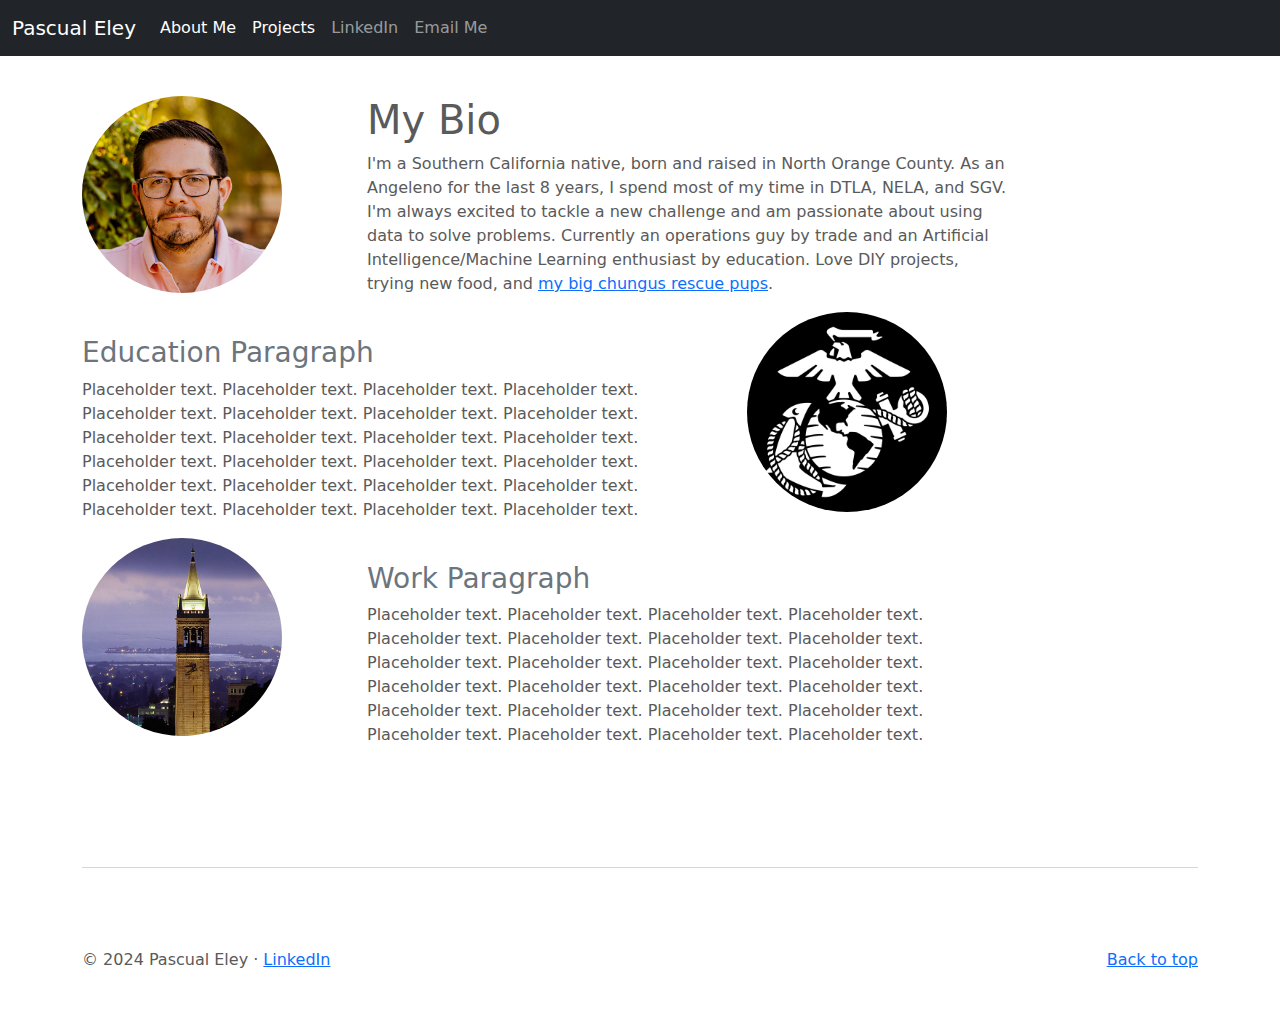
==== bio.html @ 6eab3587 "worked on additional pages" ====
<!doctype html>
<html lang="en">
  <head>
    <meta charset="utf-8">
    <meta name="viewport" content="width=device-width, initial-scale=1">
    <meta name="description" content="">
    <meta name="author" content="Mark Otto, Jacob Thornton, and Bootstrap contributors">
    <meta name="generator" content="Hugo 0.88.1">
    <title>Pascual Eley</title>

    <link rel="canonical" href="https://getbootstrap.com/docs/5.1/examples/carousel/">

    

    <!-- Bootstrap core CSS -->
<link href="assets/dist/css/bootstrap.min.css" rel="stylesheet">

    <style>
      .bd-placeholder-img {
        font-size: 1.125rem;
        text-anchor: middle;
        -webkit-user-select: none;
        -moz-user-select: none;
        user-select: none;
      }

      @media (min-width: 768px) {
        .bd-placeholder-img-lg {
          font-size: 3.5rem;
        }
      }
    </style>

    
    <!-- Custom styles for this template -->
    <link href="carousel.css" rel="stylesheet">
  </head>
  <body>
    
<header>
  <nav class="navbar navbar-expand-md navbar-dark fixed-top bg-dark">
    <div class="container-fluid">
      <a class="navbar-brand" href="index.html">Pascual Eley</a>
      <button class="navbar-toggler" type="button" data-bs-toggle="collapse" data-bs-target="#navbarCollapse" aria-controls="navbarCollapse" aria-expanded="false" aria-label="Toggle navigation">
        <span class="navbar-toggler-icon"></span>
      </button>
      <div class="collapse navbar-collapse" id="navbarCollapse">
        <ul class="navbar-nav me-auto mb-2 mb-md-0">
          <li class="nav-item">
            <a class="nav-link active" aria-current="page" href="bio.html">About Me</a>
          </li>
          <li class="nav-item">
            <a class="nav-link active" aria-current="page" href="projects.html">Projects</a>
          </li>
          <li class="nav-item  active">
            <a class="nav-link" href="https://www.linkedin.com/in/pascualeley/">LinkedIn</a>
          </li>
          <li class="nav-item">
            <a class="nav-link" href="mailto:pascualeley@gmail.com">Email Me</a>
          </li>
        </ul>
      </div>
    </div>
  </nav>
</header>

<main>
  <div class="container marketing">

    <!-- Three columns of text below the carousel -->
    <br>
    <br>
    <div class="row">
      <div class="col-md-3">
        <img src="assets/pascual_profile_pic.png" class="profile-max" max_width="50%" alt="Responsive image">
      </div>
      <div class="col-md-7">
        <h1>My Bio</h1>
        <p>I'm a Southern California native, born and raised in North Orange County.  As an Angeleno for the last 8 years, I spend most of my time in DTLA, NELA, and SGV.  I'm always excited to tackle a new challenge and am passionate about using data to solve problems.  
          Currently an operations guy by trade and an Artificial Intelligence/Machine Learning enthusiast by education.  Love DIY projects, trying new food, and <a href="https://www.instagram.com/thechunguses/?hl=en">my big chungus rescue pups</a>.</p>
      </div><!-- /.col-lg-4 -->




      <div class="col-md-7">
        <br>
        <h3 class="text-muted">Education Paragraph</h3>
        <p>Placeholder text. Placeholder text. Placeholder text. Placeholder text. 
          Placeholder text. Placeholder text. Placeholder text. Placeholder text. 
          Placeholder text. Placeholder text. Placeholder text. Placeholder text. 
          Placeholder text. Placeholder text. Placeholder text. Placeholder text. 
          Placeholder text. Placeholder text. Placeholder text. Placeholder text. 
          Placeholder text. Placeholder text. Placeholder text. Placeholder text. </p>
      </div><!-- /.col-lg-4 -->
      <div class="col-md-3">
        <img src="assets/marine-logo.jpg" class="profile-max" max_width="50%" alt="Responsive image">
      </div>


      



      <div class="col-md-3">
        <img src="assets/berkeley_night.png" class="profile-max" alt="Responsive image">
      </div>
      <div class="col-md-7">
        <br>
        <h3 class="text-muted">Work Paragraph</h3>
        <p>Placeholder text. Placeholder text. Placeholder text. Placeholder text. 
          Placeholder text. Placeholder text. Placeholder text. Placeholder text. 
          Placeholder text. Placeholder text. Placeholder text. Placeholder text. 
          Placeholder text. Placeholder text. Placeholder text. Placeholder text. 
          Placeholder text. Placeholder text. Placeholder text. Placeholder text. 
          Placeholder text. Placeholder text. Placeholder text. Placeholder text. </p>

        <br>
      </div><!-- /.col-lg-4 -->

    </div><!-- /.row -->


    <!-- START THE FEATURETTES -->

    <hr class="featurette-divider">

    <!-- /END THE FEATURETTES -->

  </div><!-- /.container -->


  <!-- FOOTER -->
  <footer class="container">
    <p class="float-end"><a href="#">Back to top</a></p>
    <p>&copy; 2024 Pascual Eley &middot; <a href="https://www.linkedin.com/in/pascualeley">LinkedIn</a></p>
    <!-- <p>&copy; 2024 Pascual Eley &middot; <a href="#">gorbalon.ai</a> &middot; <a href="https://www.linkedin.com/in/pascualeley">LinkedIn</a></p> -->
  </footer>
</main>
---- carousel.css ----
/* GLOBAL STYLES
-------------------------------------------------- */
/* Padding below the footer and lighter body text */

body {
  padding-top: 3rem;
  padding-bottom: 3rem;
  color: #5a5a5a;
}


/* CUSTOMIZE THE CAROUSEL
-------------------------------------------------- */

/* Carousel base class */
.carousel {
  margin-bottom: 4rem;
}



/* Since positioning the image, we need to help out the caption */
.carousel-caption {
  bottom: 1rem;
  z-index: 10;
}


/* Declare heights because of positioning of img element */
.carousel-item {
  position: relative;
  height: 40rem;
  overflow: hidden;
}
.carousel-item > .img-fluid {
  position: absolute;
  top: 0;
  left: 0;
  width: 100%;
  height: 100%;
  object-fit: cover;
  object-position: center;
}




/* MARKETING CONTENT
-------------------------------------------------- */

/* Center align the text within the three columns below the carousel */
.marketing .col-lg-4 {
  margin-bottom: 1.5rem;
  text-align: left;
}
.marketing h2 {
  font-weight: 400;
}
/* rtl:begin:ignore */
.marketing .col-lg-4 p {
  margin-right: .75rem;
  margin-left: .75rem;
}
/* rtl:end:ignore */


/* Featurettes
------------------------- */

.featurette-divider {
  margin: 5rem 0; /* Space out the Bootstrap <hr> more */
}

/* Thin out the marketing headings */
.featurette-heading {
  font-weight: 300;
  line-height: 1;
  /* rtl:remove */
  letter-spacing: -.05rem;
}


/* RESPONSIVE CSS
-------------------------------------------------- */

@media (min-width: 40em) {
  /* Bump up size of carousel content */
  .carousel-caption p {
    margin-bottom: 1.25rem;
    font-size: 1.25rem;
    line-height: 1.4;
  }

  .featurette-heading {
    font-size: 50px;
  }
}

@media (min-width: 62em) {
  .featurette-heading {
    margin-top: 7rem;
  }
}

/* CUSTOM
--------------------------------------------------*/
.profile-max {
  max-width: 200px;
  width:100%;
  border-radius:50%;
}

.edu-max {
  max-width: 100px;
  width:100%;
  border-radius:50%;
}
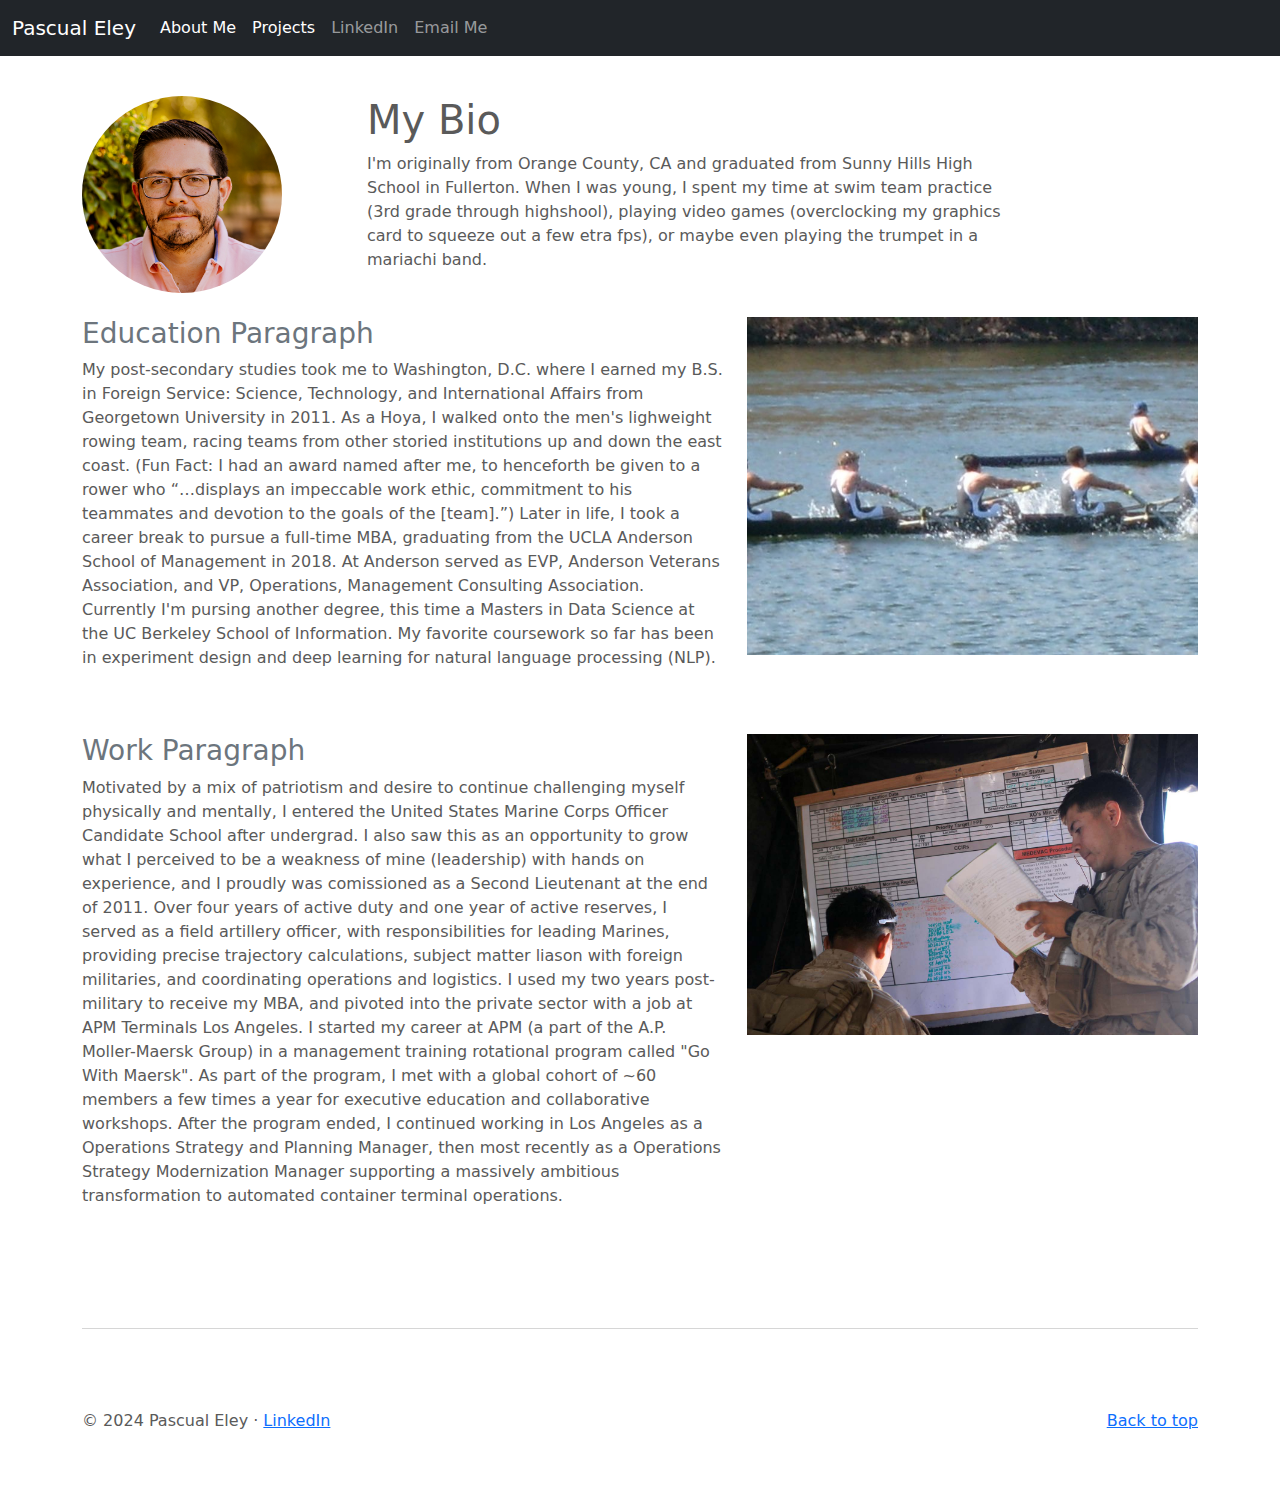
==== commit be3f131c: "worked on bio and changed up spacing" ====
--- a/bio.html
+++ b/bio.html
@@ -76,47 +76,57 @@
       </div>
       <div class="col-md-7">
         <h1>My Bio</h1>
-        <p>I'm a Southern California native, born and raised in North Orange County.  As an Angeleno for the last 8 years, I spend most of my time in DTLA, NELA, and SGV.  I'm always excited to tackle a new challenge and am passionate about using data to solve problems.  
-          Currently an operations guy by trade and an Artificial Intelligence/Machine Learning enthusiast by education.  Love DIY projects, trying new food, and <a href="https://www.instagram.com/thechunguses/?hl=en">my big chungus rescue pups</a>.</p>
+        <p>I'm originally from Orange County, CA and graduated from Sunny Hills High School in Fullerton. 
+          When I was young, I spent my time at swim team practice (3rd grade through highshool), playing video games (overclocking my graphics card to squeeze out a few etra fps), or maybe even playing the trumpet in a mariachi band.
+        </p>
       </div><!-- /.col-lg-4 -->
+
+      <div class="col-md-12">
+        <br>
+      </div>
+
+
+      <div class="col-md-7">
+        <h3 class="text-muted">Education Paragraph</h3>
+        <p>My post-secondary studies took me to Washington, D.C. where I earned my B.S. in Foreign Service: Science, Technology, and International Affairs from Georgetown University in 2011.
+          As a Hoya, I walked onto the men's lighweight rowing team, racing teams from other storied institutions up and down the east coast.
+        (Fun Fact: I had an award named after me, to henceforth be given to a rower who “…displays an impeccable work ethic, commitment to his teammates and devotion to the goals of the [team].”)
+        Later in life, I took a career break to pursue a full-time MBA, graduating from the UCLA Anderson School of Management in 2018.  At Anderson served as EVP, Anderson Veterans Association, and VP, Operations, Management Consulting Association.
+        Currently I'm pursing another degree, this time a Masters in Data Science at the UC Berkeley School of Information.
+        My favorite coursework so far has been in experiment design and deep learning for natural language processing (NLP).
+        </p>
+      </div><!-- /.col-lg-4 -->
+      <div class="col-md-5">
+        <img src="assets/pascual_rowing.jpeg" class="img-fluid" alt="Responsive image">
+      </div>
+
+
+      
+      <div class="col-md-12">
+        <br>
+        <br>
+      </div>
 
 
 
 
       <div class="col-md-7">
-        <br>
-        <h3 class="text-muted">Education Paragraph</h3>
-        <p>Placeholder text. Placeholder text. Placeholder text. Placeholder text. 
-          Placeholder text. Placeholder text. Placeholder text. Placeholder text. 
-          Placeholder text. Placeholder text. Placeholder text. Placeholder text. 
-          Placeholder text. Placeholder text. Placeholder text. Placeholder text. 
-          Placeholder text. Placeholder text. Placeholder text. Placeholder text. 
-          Placeholder text. Placeholder text. Placeholder text. Placeholder text. </p>
-      </div><!-- /.col-lg-4 -->
-      <div class="col-md-3">
-        <img src="assets/marine-logo.jpg" class="profile-max" max_width="50%" alt="Responsive image">
-      </div>
-
-
-      
-
-
-
-      <div class="col-md-3">
-        <img src="assets/berkeley_night.png" class="profile-max" alt="Responsive image">
-      </div>
-      <div class="col-md-7">
-        <br>
         <h3 class="text-muted">Work Paragraph</h3>
-        <p>Placeholder text. Placeholder text. Placeholder text. Placeholder text. 
-          Placeholder text. Placeholder text. Placeholder text. Placeholder text. 
-          Placeholder text. Placeholder text. Placeholder text. Placeholder text. 
-          Placeholder text. Placeholder text. Placeholder text. Placeholder text. 
-          Placeholder text. Placeholder text. Placeholder text. Placeholder text. 
-          Placeholder text. Placeholder text. Placeholder text. Placeholder text. </p>
+        <p>Motivated by a mix of patriotism and desire to continue challenging myself physically and mentally, I entered the United States Marine Corps Officer Candidate School after undergrad. 
+          I also saw this as an opportunity to grow what I perceived to be a weakness of mine (leadership) with hands on experience, and I proudly was comissioned as a Second Lieutenant at the end of 2011. 
+          Over four years of active duty and one year of active reserves, I served as a field artillery officer,
+          with responsibilities for leading Marines, providing precise trajectory calculations, subject matter liason with foreign militaries, and coordinating operations and logistics.
+          I used my two years post-military to receive my MBA, and pivoted into the private sector with a job at APM Terminals Los Angeles.
+          I started my career at APM (a part of the A.P. Moller-Maersk Group) in a management training rotational program called "Go With Maersk".  
+          As part of the program, I met with a global cohort of ~60 members a few times a year for executive education and collaborative workshops.
+          After the program ended, I continued working in Los Angeles as a Operations Strategy and Planning Manager, then most recently as a 
+          Operations Strategy Modernization Manager supporting a massively ambitious transformation to automated container terminal operations. </p>
 
         <br>
       </div><!-- /.col-lg-4 -->
+      <div class="col-md-5">
+        <img src="assets/Eley_FDO.JPG" class="img-fluid" alt="Responsive image">
+      </div>
 
     </div><!-- /.row -->
 
--- a/carousel.css
+++ b/carousel.css
@@ -115,3 +115,7 @@
   width:100%;
   border-radius:50%;
 }
+
+.text-light-grey{
+  color:lightgrey
+}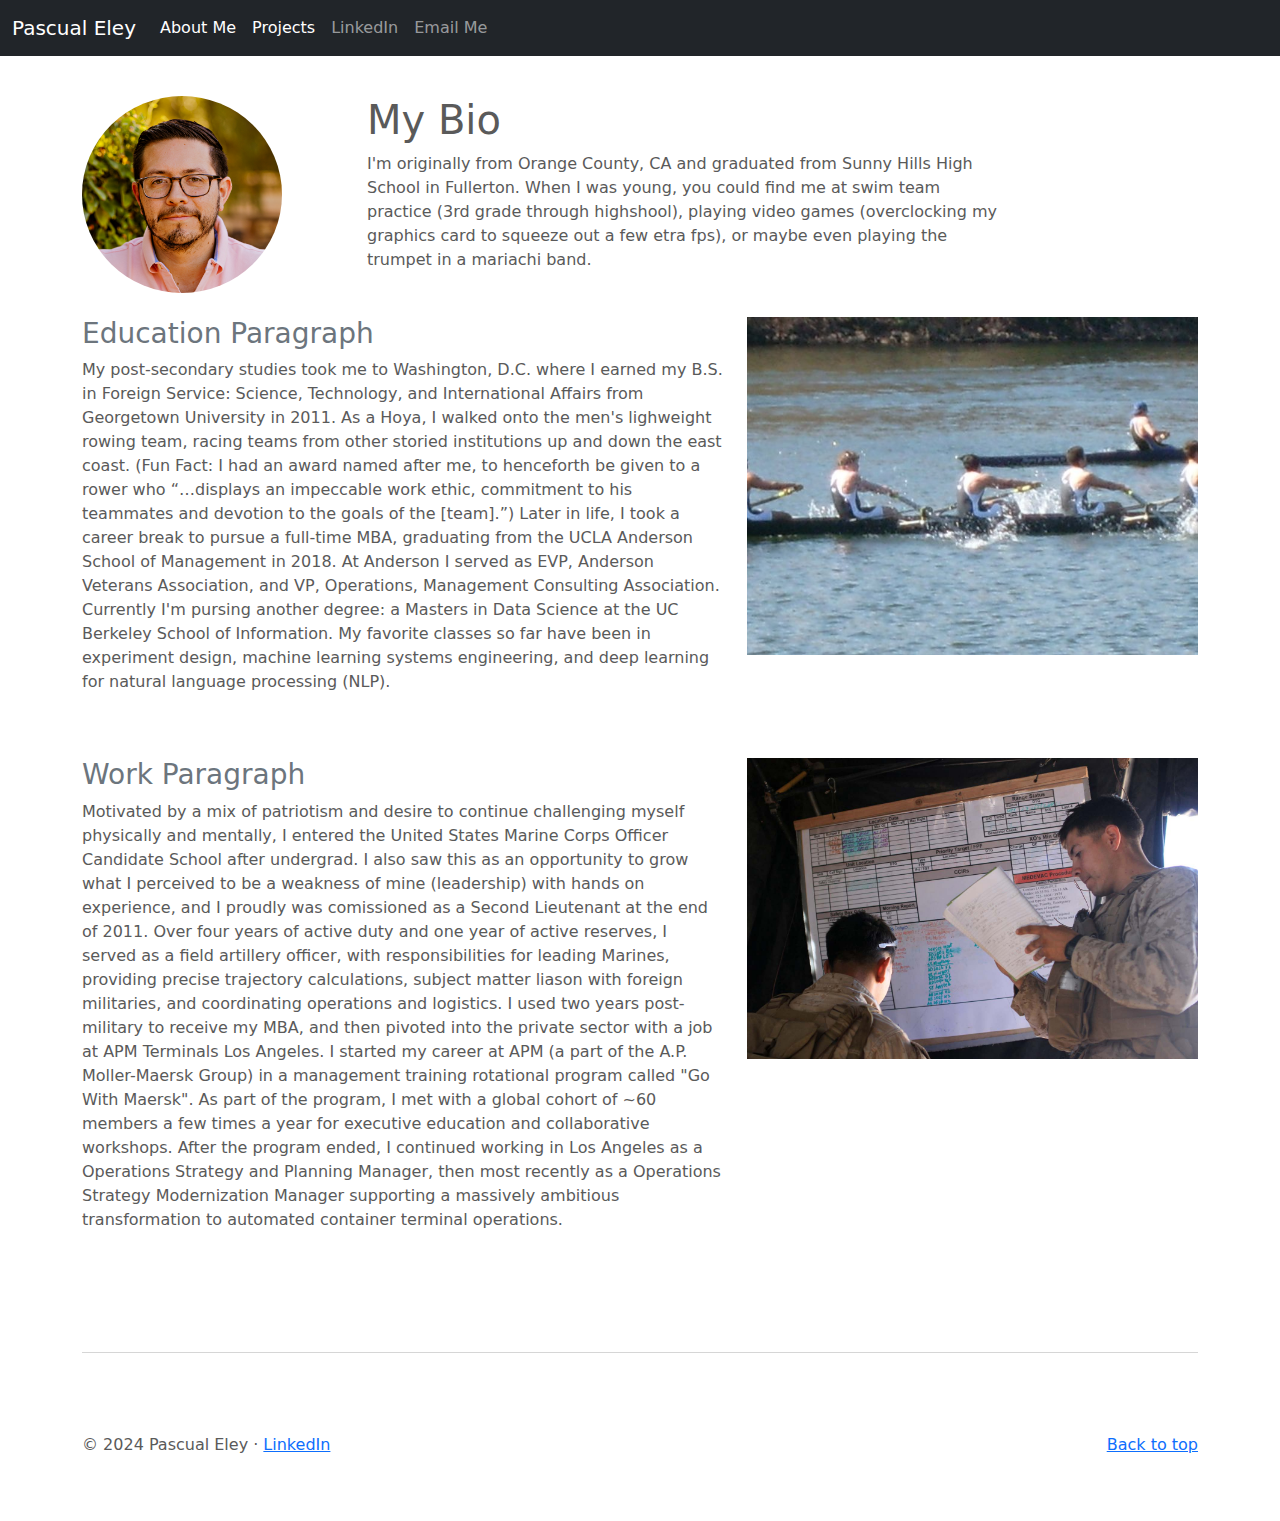
==== commit d721f9ed: "updated some typos in bio" ====
--- a/bio.html
+++ b/bio.html
@@ -77,7 +77,7 @@
       <div class="col-md-7">
         <h1>My Bio</h1>
         <p>I'm originally from Orange County, CA and graduated from Sunny Hills High School in Fullerton. 
-          When I was young, I spent my time at swim team practice (3rd grade through highshool), playing video games (overclocking my graphics card to squeeze out a few etra fps), or maybe even playing the trumpet in a mariachi band.
+          When I was young, you could find me at swim team practice (3rd grade through highshool), playing video games (overclocking my graphics card to squeeze out a few etra fps), or maybe even playing the trumpet in a mariachi band.
         </p>
       </div><!-- /.col-lg-4 -->
 
@@ -91,9 +91,9 @@
         <p>My post-secondary studies took me to Washington, D.C. where I earned my B.S. in Foreign Service: Science, Technology, and International Affairs from Georgetown University in 2011.
           As a Hoya, I walked onto the men's lighweight rowing team, racing teams from other storied institutions up and down the east coast.
         (Fun Fact: I had an award named after me, to henceforth be given to a rower who “…displays an impeccable work ethic, commitment to his teammates and devotion to the goals of the [team].”)
-        Later in life, I took a career break to pursue a full-time MBA, graduating from the UCLA Anderson School of Management in 2018.  At Anderson served as EVP, Anderson Veterans Association, and VP, Operations, Management Consulting Association.
-        Currently I'm pursing another degree, this time a Masters in Data Science at the UC Berkeley School of Information.
-        My favorite coursework so far has been in experiment design and deep learning for natural language processing (NLP).
+        Later in life, I took a career break to pursue a full-time MBA, graduating from the UCLA Anderson School of Management in 2018.  At Anderson I served as EVP, Anderson Veterans Association, and VP, Operations, Management Consulting Association.
+        Currently I'm pursing another degree: a Masters in Data Science at the UC Berkeley School of Information.
+        My favorite classes so far have been in experiment design, machine learning systems engineering, and deep learning for natural language processing (NLP).
         </p>
       </div><!-- /.col-lg-4 -->
       <div class="col-md-5">
@@ -116,7 +116,7 @@
           I also saw this as an opportunity to grow what I perceived to be a weakness of mine (leadership) with hands on experience, and I proudly was comissioned as a Second Lieutenant at the end of 2011. 
           Over four years of active duty and one year of active reserves, I served as a field artillery officer,
           with responsibilities for leading Marines, providing precise trajectory calculations, subject matter liason with foreign militaries, and coordinating operations and logistics.
-          I used my two years post-military to receive my MBA, and pivoted into the private sector with a job at APM Terminals Los Angeles.
+          I used two years post-military to receive my MBA, and then pivoted into the private sector with a job at APM Terminals Los Angeles.
           I started my career at APM (a part of the A.P. Moller-Maersk Group) in a management training rotational program called "Go With Maersk".  
           As part of the program, I met with a global cohort of ~60 members a few times a year for executive education and collaborative workshops.
           After the program ended, I continued working in Los Angeles as a Operations Strategy and Planning Manager, then most recently as a 
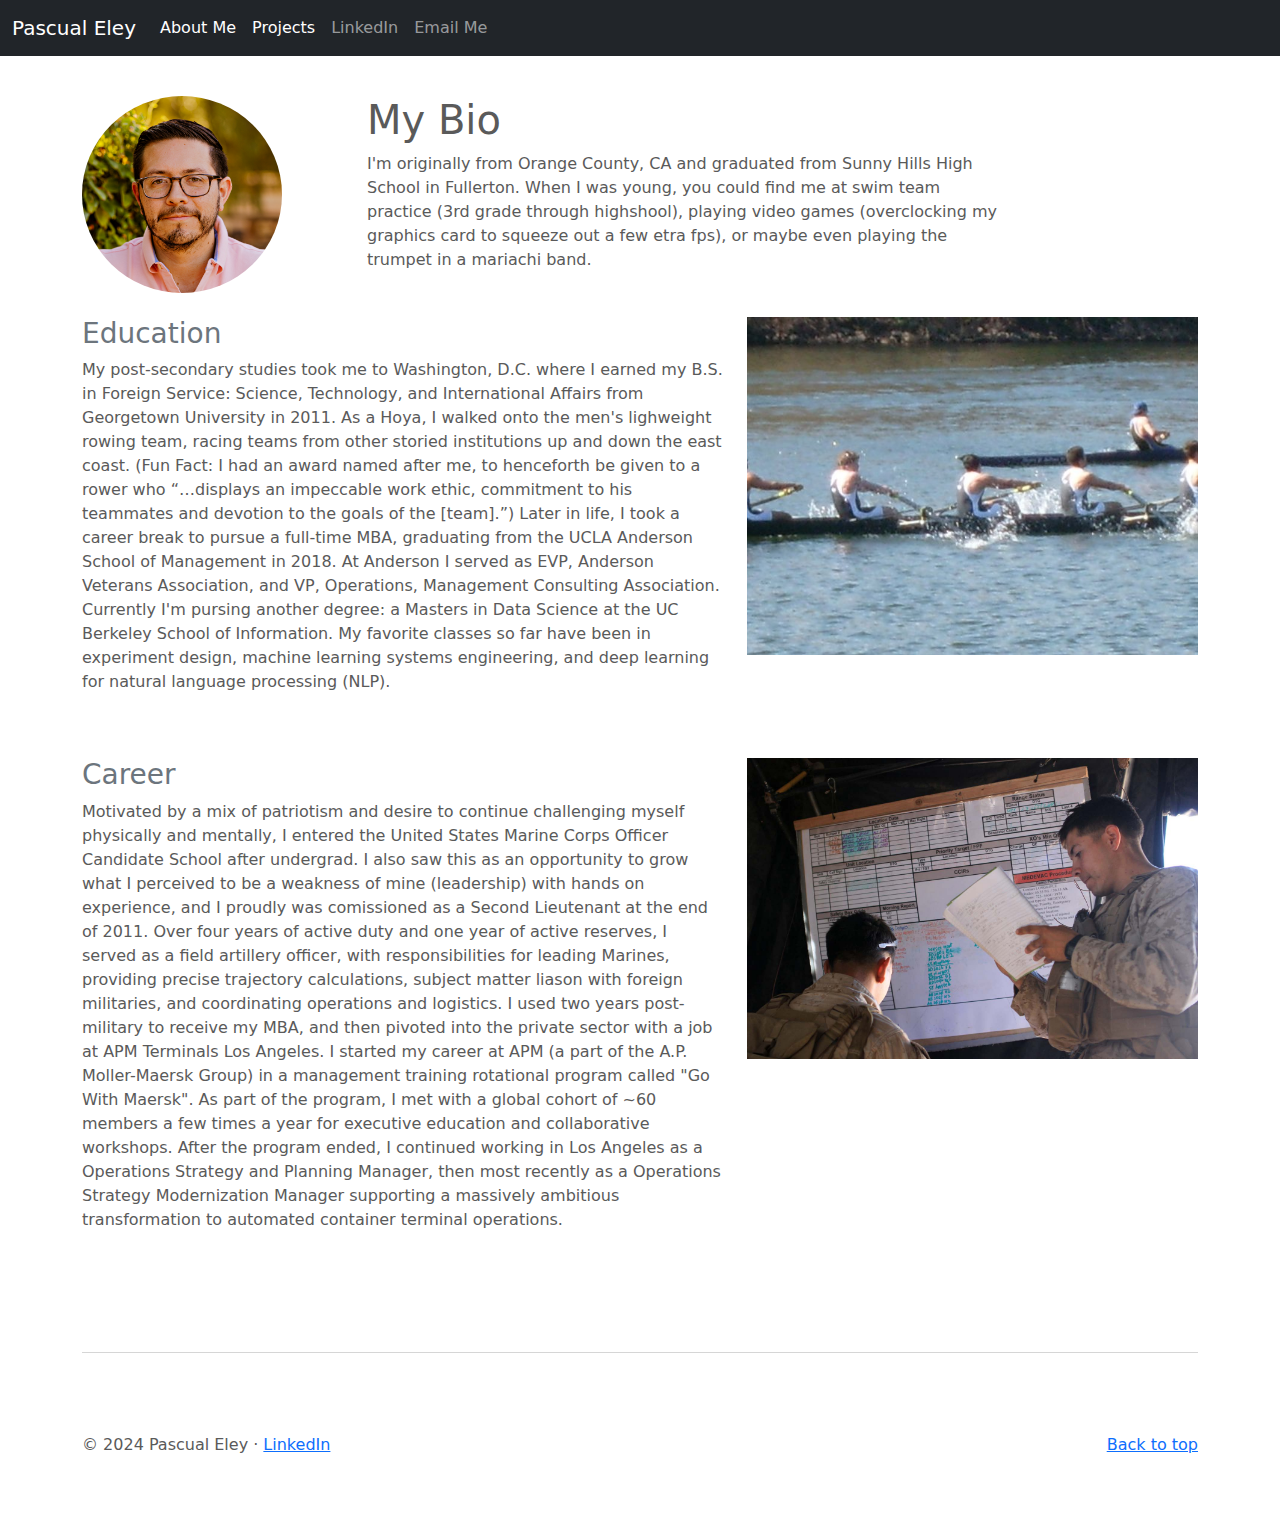
==== commit 450cfd62: "updated bio headers" ====
--- a/bio.html
+++ b/bio.html
@@ -87,7 +87,7 @@
 
 
       <div class="col-md-7">
-        <h3 class="text-muted">Education Paragraph</h3>
+        <h3 class="text-muted">Education</h3>
         <p>My post-secondary studies took me to Washington, D.C. where I earned my B.S. in Foreign Service: Science, Technology, and International Affairs from Georgetown University in 2011.
           As a Hoya, I walked onto the men's lighweight rowing team, racing teams from other storied institutions up and down the east coast.
         (Fun Fact: I had an award named after me, to henceforth be given to a rower who “…displays an impeccable work ethic, commitment to his teammates and devotion to the goals of the [team].”)
@@ -111,7 +111,7 @@
 
 
       <div class="col-md-7">
-        <h3 class="text-muted">Work Paragraph</h3>
+        <h3 class="text-muted">Career</h3>
         <p>Motivated by a mix of patriotism and desire to continue challenging myself physically and mentally, I entered the United States Marine Corps Officer Candidate School after undergrad. 
           I also saw this as an opportunity to grow what I perceived to be a weakness of mine (leadership) with hands on experience, and I proudly was comissioned as a Second Lieutenant at the end of 2011. 
           Over four years of active duty and one year of active reserves, I served as a field artillery officer,
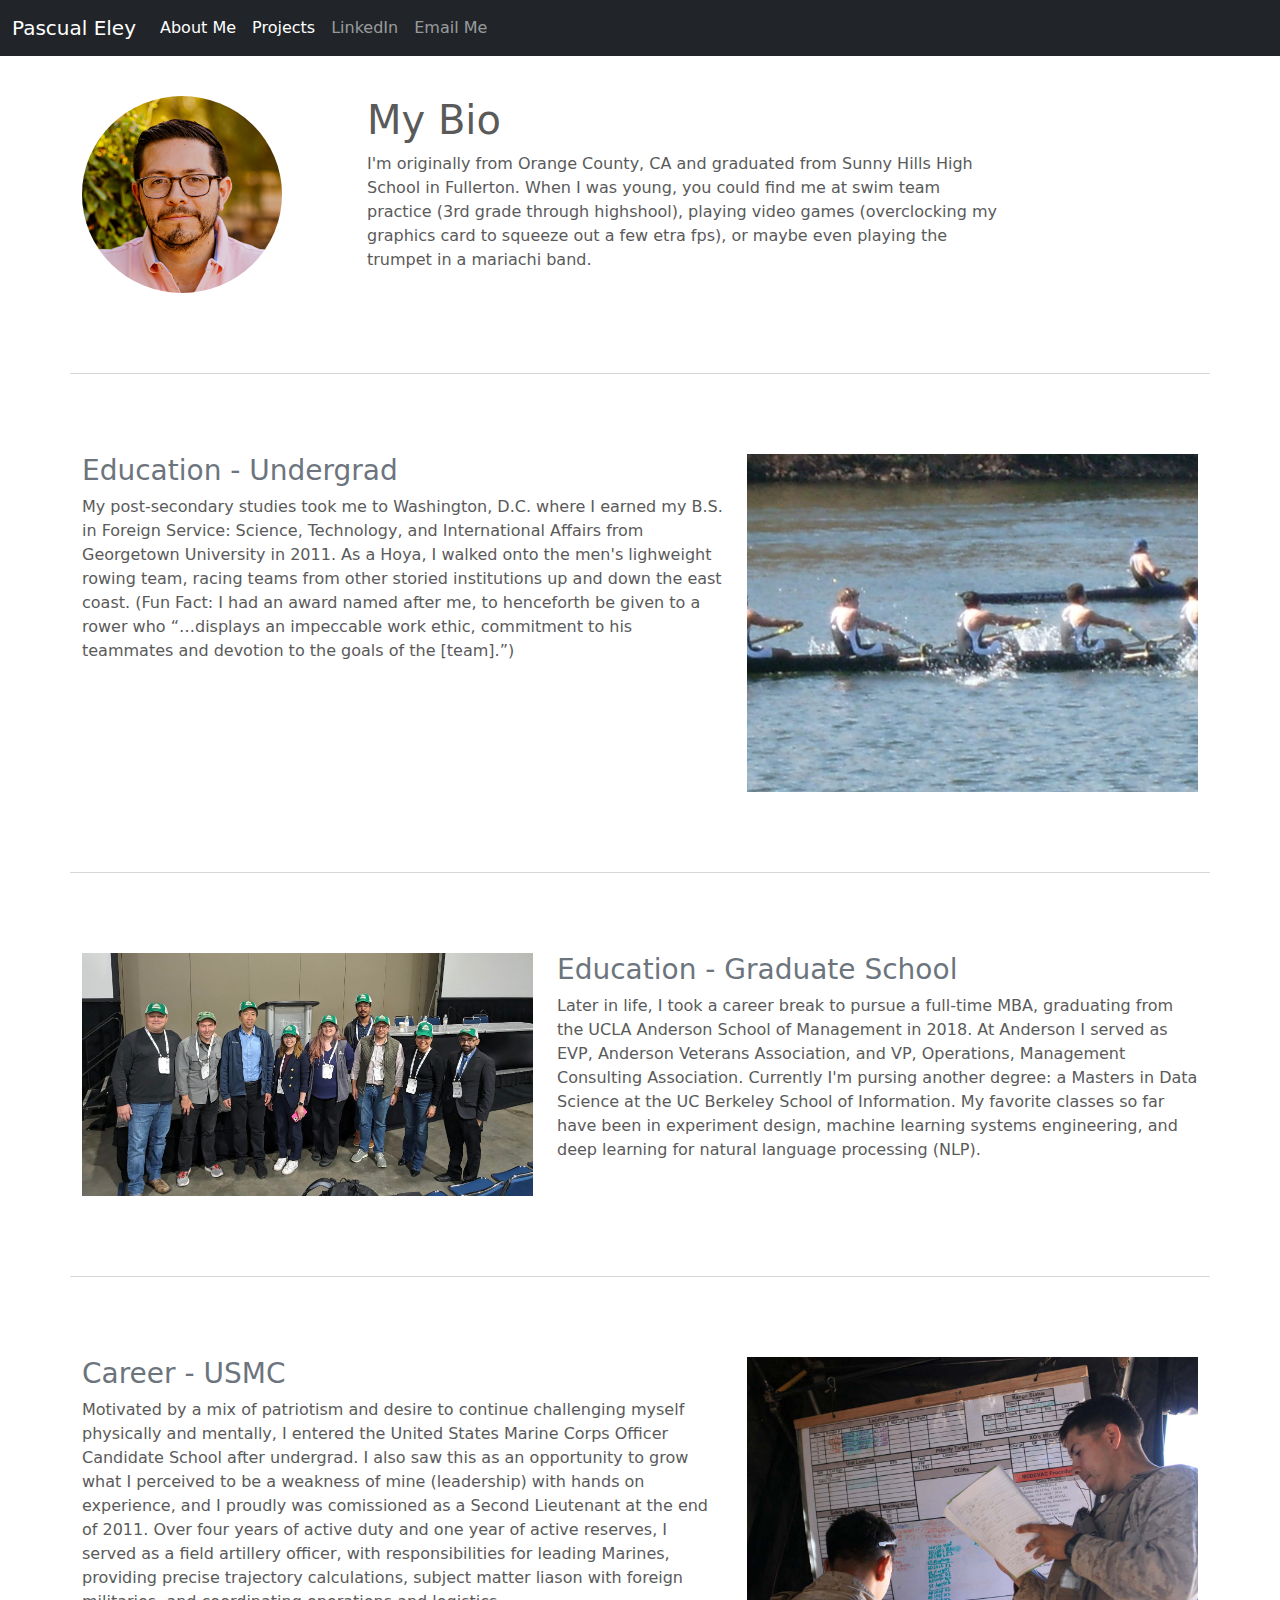
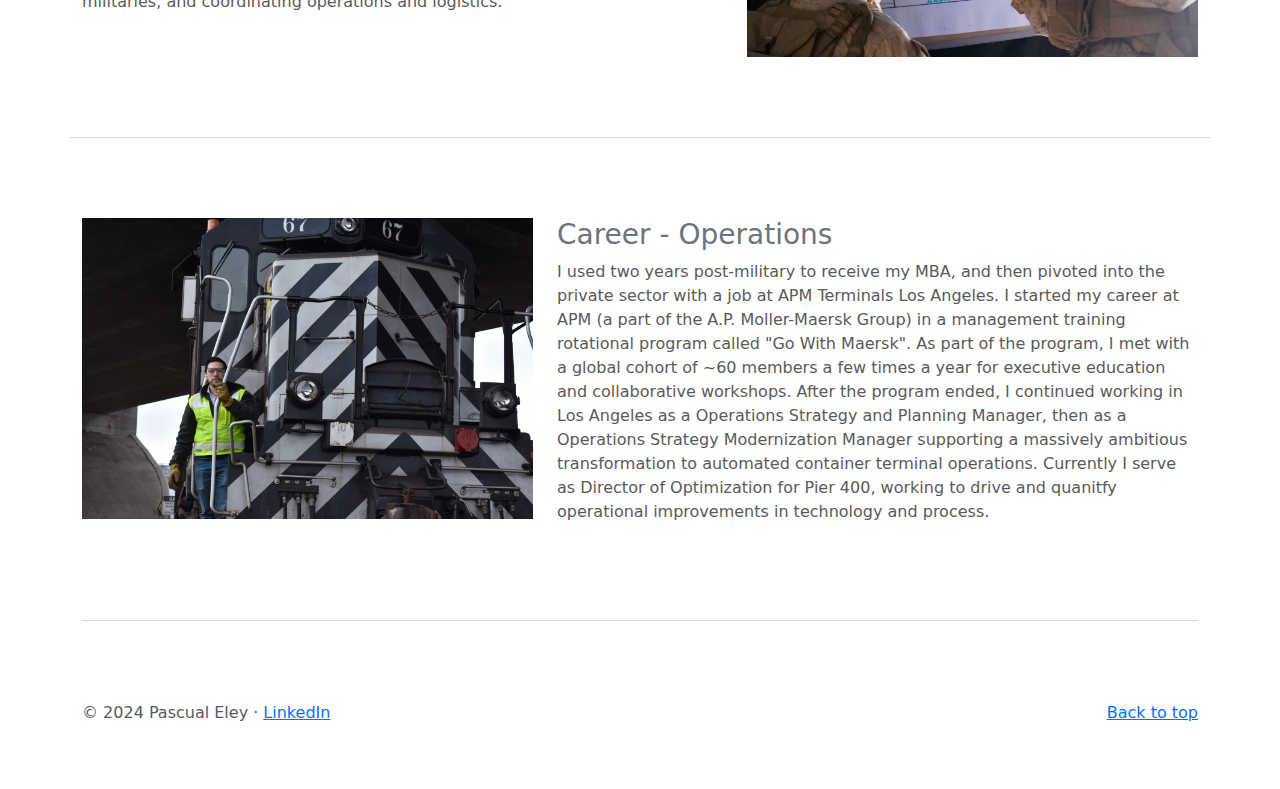
==== commit ce6442bc: "split up bio and added images" ====
--- a/bio.html
+++ b/bio.html
@@ -69,7 +69,7 @@
 
     <!-- Three columns of text below the carousel -->
     <br>
-    <br>
+    <br>   
     <div class="row">
       <div class="col-md-3">
         <img src="assets/pascual_profile_pic.png" class="profile-max" max_width="50%" alt="Responsive image">
@@ -79,21 +79,17 @@
         <p>I'm originally from Orange County, CA and graduated from Sunny Hills High School in Fullerton. 
           When I was young, you could find me at swim team practice (3rd grade through highshool), playing video games (overclocking my graphics card to squeeze out a few etra fps), or maybe even playing the trumpet in a mariachi band.
         </p>
-      </div><!-- /.col-lg-4 -->
-
-      <div class="col-md-12">
-        <br>
       </div>
 
 
+
+      <hr class="featurette-divider">
+
       <div class="col-md-7">
-        <h3 class="text-muted">Education</h3>
+        <h3 class="text-muted">Education - Undergrad</h3>
         <p>My post-secondary studies took me to Washington, D.C. where I earned my B.S. in Foreign Service: Science, Technology, and International Affairs from Georgetown University in 2011.
           As a Hoya, I walked onto the men's lighweight rowing team, racing teams from other storied institutions up and down the east coast.
         (Fun Fact: I had an award named after me, to henceforth be given to a rower who “…displays an impeccable work ethic, commitment to his teammates and devotion to the goals of the [team].”)
-        Later in life, I took a career break to pursue a full-time MBA, graduating from the UCLA Anderson School of Management in 2018.  At Anderson I served as EVP, Anderson Veterans Association, and VP, Operations, Management Consulting Association.
-        Currently I'm pursing another degree: a Masters in Data Science at the UC Berkeley School of Information.
-        My favorite classes so far have been in experiment design, machine learning systems engineering, and deep learning for natural language processing (NLP).
         </p>
       </div><!-- /.col-lg-4 -->
       <div class="col-md-5">
@@ -101,32 +97,64 @@
       </div>
 
 
-      
-      <div class="col-md-12">
-        <br>
-        <br>
+
+      <hr class="featurette-divider">
+
+
+      <div class="col-md-5">
+        <img src="assets/Neurips 2023 Group Photo.png" class="img-fluid" alt="Responsive image">
       </div>
+
+      <div class="col-md-7">
+        <h3 class="text-muted">Education - Graduate School</h3>
+        <p>
+        Later in life, I took a career break to pursue a full-time MBA, graduating from the UCLA Anderson School of Management in 2018.  At Anderson I served as EVP, Anderson Veterans Association, and VP, Operations, Management Consulting Association.
+        Currently I'm pursing another degree: a Masters in Data Science at the UC Berkeley School of Information.
+        My favorite classes so far have been in experiment design, machine learning systems engineering, and deep learning for natural language processing (NLP).
+        </p>
+      </div><!-- /.col-lg-4 -->
 
 
 
 
+      <hr class="featurette-divider">
+
       <div class="col-md-7">
-        <h3 class="text-muted">Career</h3>
+        <h3 class="text-muted">Career - USMC</h3>
         <p>Motivated by a mix of patriotism and desire to continue challenging myself physically and mentally, I entered the United States Marine Corps Officer Candidate School after undergrad. 
           I also saw this as an opportunity to grow what I perceived to be a weakness of mine (leadership) with hands on experience, and I proudly was comissioned as a Second Lieutenant at the end of 2011. 
           Over four years of active duty and one year of active reserves, I served as a field artillery officer,
           with responsibilities for leading Marines, providing precise trajectory calculations, subject matter liason with foreign militaries, and coordinating operations and logistics.
-          I used two years post-military to receive my MBA, and then pivoted into the private sector with a job at APM Terminals Los Angeles.
-          I started my career at APM (a part of the A.P. Moller-Maersk Group) in a management training rotational program called "Go With Maersk".  
-          As part of the program, I met with a global cohort of ~60 members a few times a year for executive education and collaborative workshops.
-          After the program ended, I continued working in Los Angeles as a Operations Strategy and Planning Manager, then most recently as a 
-          Operations Strategy Modernization Manager supporting a massively ambitious transformation to automated container terminal operations. </p>
+        </p>
 
-        <br>
+
       </div><!-- /.col-lg-4 -->
       <div class="col-md-5">
         <img src="assets/Eley_FDO.JPG" class="img-fluid" alt="Responsive image">
       </div>
+
+
+      <hr class="featurette-divider">
+
+
+      <div class="col-md-5">
+        <img src="assets/pascual_train_2.jpeg" class="img-fluid" alt="Responsive image">
+      </div>
+      <div class="col-md-7">
+        <h3 class="text-muted">Career - Operations</h3>
+        <p>I used two years post-military to receive my MBA, and then pivoted into the private sector with a job at APM Terminals Los Angeles.
+          I started my career at APM (a part of the A.P. Moller-Maersk Group) in a management training rotational program called "Go With Maersk".  
+          As part of the program, I met with a global cohort of ~60 members a few times a year for executive education and collaborative workshops.
+          After the program ended, I continued working in Los Angeles as a Operations Strategy and Planning Manager, then as a 
+          Operations Strategy Modernization Manager supporting a massively ambitious transformation to automated container terminal operations.
+          Currently I serve as Director of Optimization for Pier 400, working to drive and quanitfy operational improvements in technology and process. </p>
+
+
+      </div><!-- /.col-lg-4 -->
+
+
+
+
 
     </div><!-- /.row -->
 
